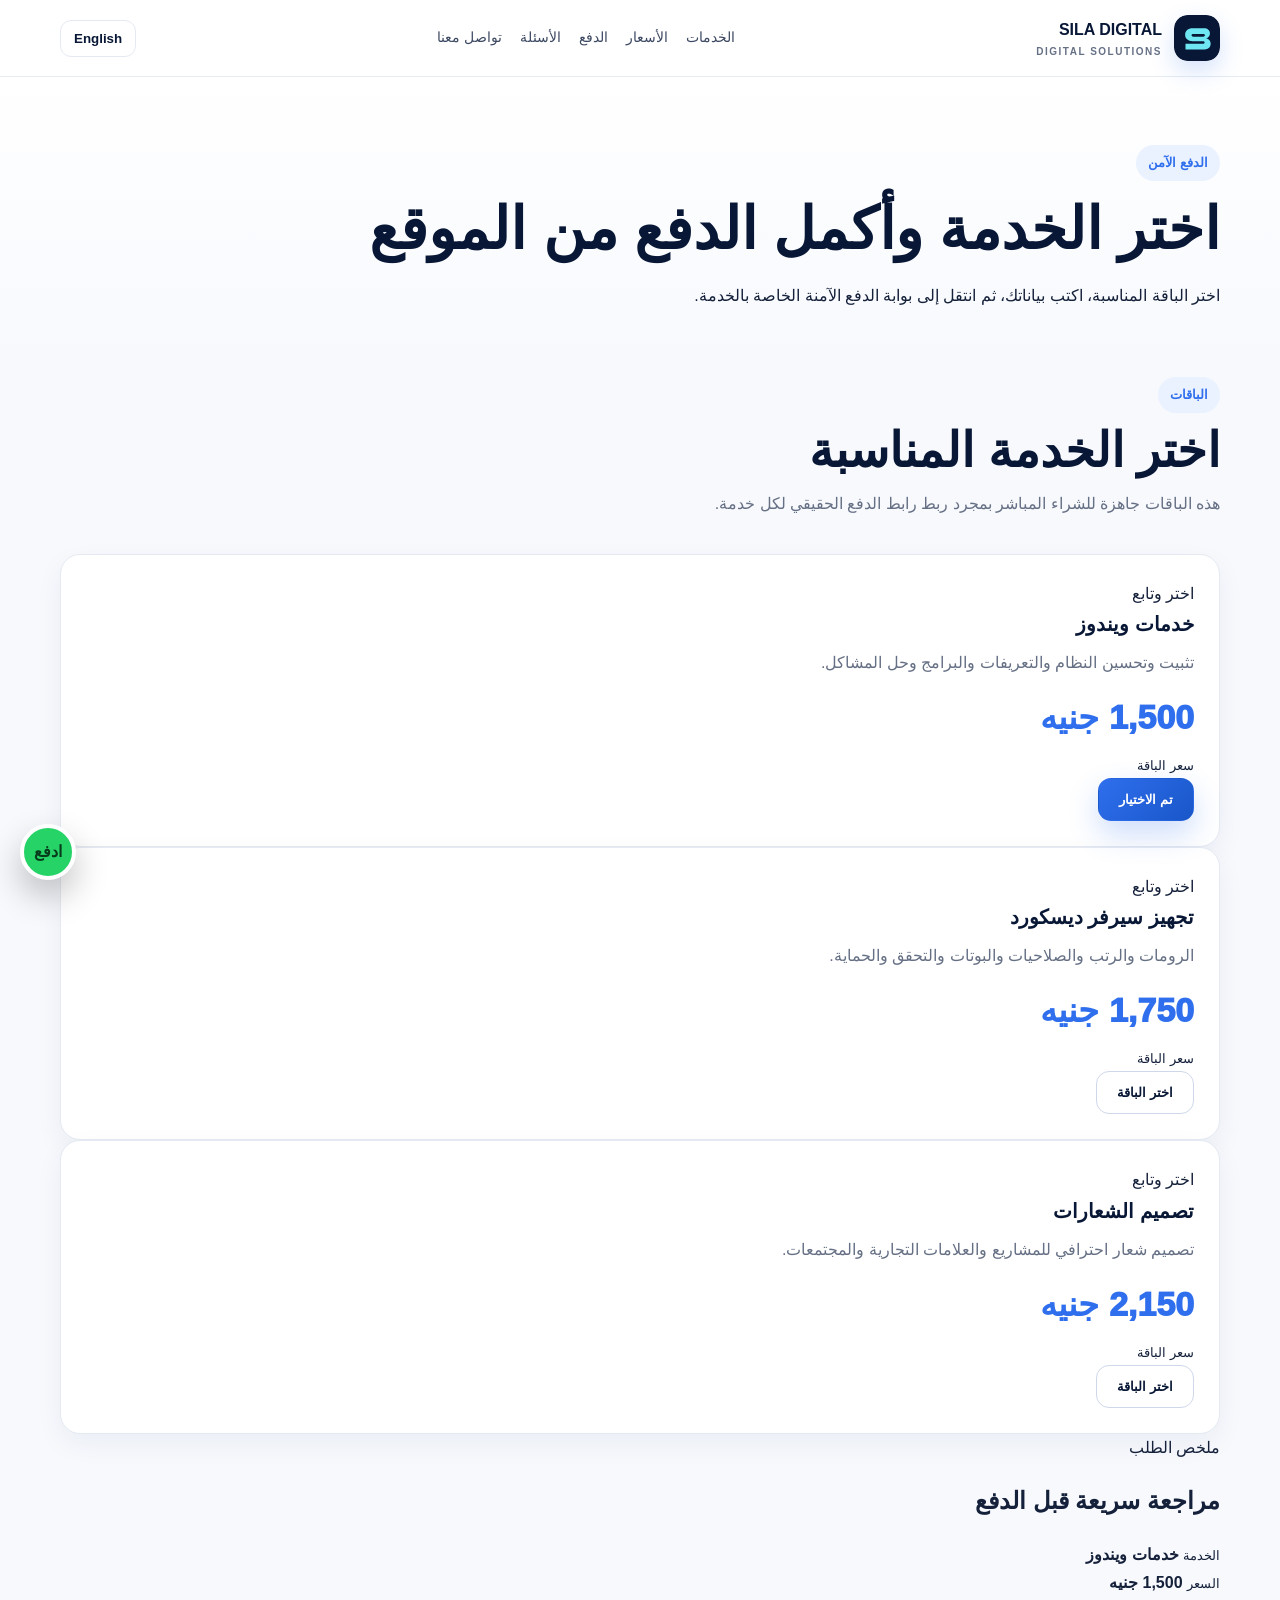
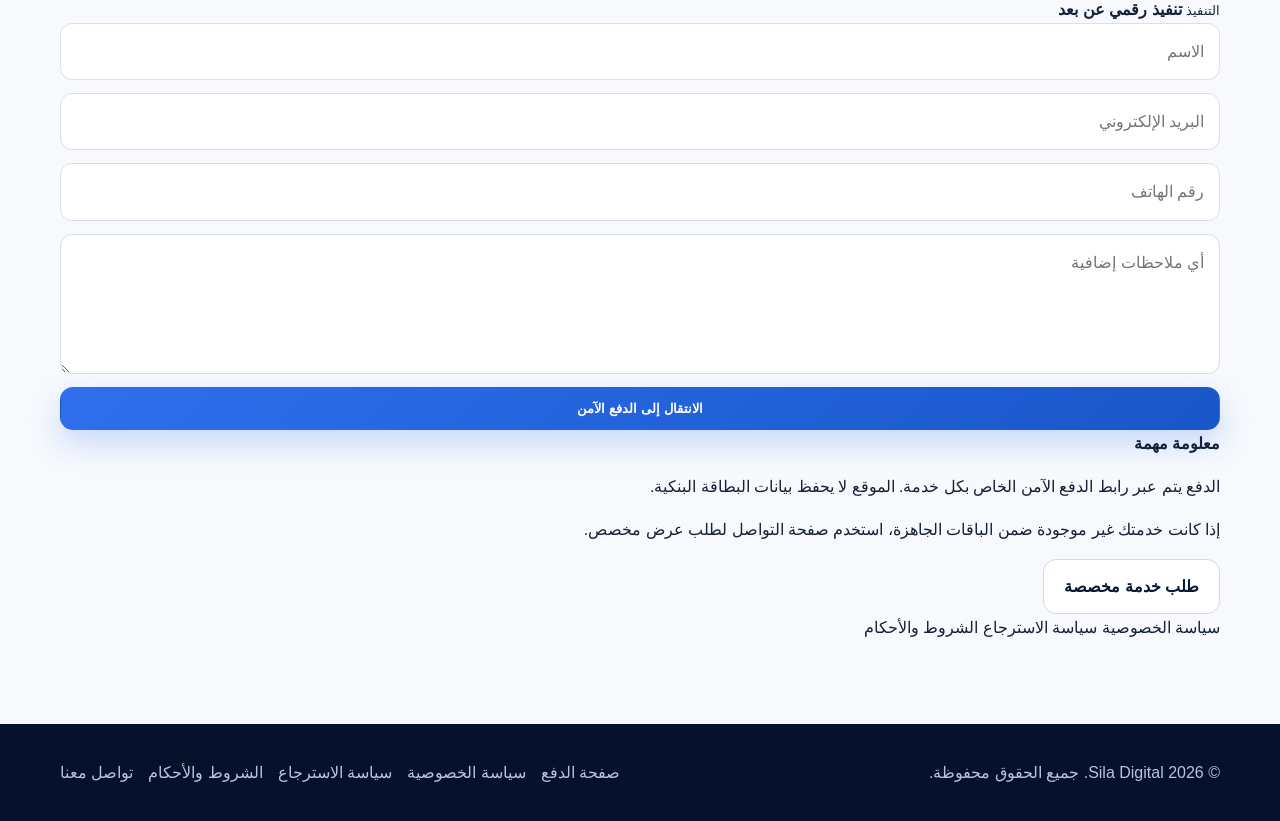
==== checkout.html @ 95414889 "Add files via upload" ====
<!doctype html>
<html lang="ar">
<head>
  <meta charset="utf-8">
  <meta name="viewport" content="width=device-width,initial-scale=1">
  <meta name="description" content="Secure checkout for Sila Digital services in Cairo, Egypt.">
  <title>Checkout | Sila Digital</title>
  <link rel="icon" href="assets/logo-mark.svg">
  <link rel="stylesheet" href="style.css">
</head>
<body dir="rtl" data-page="checkout">
<header>
  <div class="container nav">
    <a class="brand" href="index.html">
      <img class="brand-mark" src="assets/logo-mark.svg" alt="Sila Digital logo">
      <span>SILA DIGITAL<small>DIGITAL SOLUTIONS</small></span>
    </a>
    <nav class="nav-links">
      <a href="index.html#services" data-i18n="nav_services">الخدمات</a>
      <a href="index.html#pricing" data-i18n="nav_pricing">الأسعار</a>
      <a href="checkout.html" data-i18n="nav_checkout">الدفع</a>
      <a href="index.html#faq" data-i18n="nav_faq">الأسئلة</a>
      <a href="contact.html" data-i18n="nav_contact">تواصل معنا</a>
    </nav>
    <div class="nav-actions">
      <button id="langToggle" class="lang-btn" data-i18n="lang_button">English</button>
      <button class="menu-btn" aria-label="Menu">☰</button>
    </div>
  </div>
</header>

<main>
  <section class="page-hero">
    <div class="container">
      <span class="eyebrow" data-i18n="checkout_badge">الدفع الآمن</span>
      <h1 data-i18n="checkout_title">اختر الخدمة وأكمل الدفع من الموقع</h1>
      <p data-i18n="checkout_text">اختر الباقة المناسبة، اكتب بياناتك، ثم انتقل إلى بوابة الدفع الآمنة الخاصة بالخدمة.</p>
    </div>
  </section>

  <section style="padding-top:20px">
    <div class="container checkout-layout">
      <div>
        <div class="section-head checkout-section-head">
          <span class="eyebrow" data-i18n="checkout_packages_badge">الباقات</span>
          <h2 data-i18n="checkout_packages_title">اختر الخدمة المناسبة</h2>
          <p data-i18n="checkout_packages_text">الباقات ذات الأسعار الواضحة يمكن شراؤها مباشرة من صفحة الدفع هذه.</p>
        </div>
        <div id="checkoutOptions" class="product-grid"></div>
      </div>

      <aside class="summary-card">
        <div class="summary-top">
          <span class="chip" data-i18n="summary_badge">ملخص الطلب</span>
          <h2 data-i18n="summary_title">مراجعة سريعة قبل الدفع</h2>
        </div>

        <div class="summary-line">
          <small data-i18n="summary_service">الخدمة</small>
          <strong id="summaryName">Windows Services</strong>
        </div>
        <div class="summary-line">
          <small data-i18n="summary_price">السعر</small>
          <strong id="summaryPrice">EGP 1,500</strong>
        </div>
        <div class="summary-line">
          <small data-i18n="summary_delivery">التنفيذ</small>
          <strong data-i18n="summary_delivery_value">تنفيذ رقمي عن بعد</strong>
        </div>

        <form id="checkoutForm" class="checkout-form">
          <input id="checkoutName" required data-placeholder="name_label" placeholder="الاسم">
          <input id="checkoutEmail" type="email" required data-placeholder="email_label" placeholder="البريد الإلكتروني">
          <input id="checkoutPhone" required data-placeholder="phone_label" placeholder="رقم الهاتف">
          <textarea id="checkoutNotes" data-placeholder="notes_label" placeholder="أي ملاحظات إضافية عن الطلب"></textarea>
          <button id="checkoutSubmit" class="btn btn-primary" type="submit" data-i18n="checkout_submit">الانتقال إلى الدفع الآمن</button>
        </form>

        <p id="checkoutStatus" class="inline-note" aria-live="polite" hidden></p>

        <div class="payment-note">
          <strong data-i18n="payment_note_title">معلومة مهمة</strong>
          <p data-i18n="payment_note_text">الدفع يتم عبر رابط الدفع الآمن الخاص بكل خدمة. الموقع لا يحفظ بيانات البطاقة البنكية.</p>
        </div>

        <div class="support-note">
          <p data-i18n="custom_help_text">إذا كانت خدمتك غير موجودة ضمن الباقات الجاهزة، استخدم صفحة التواصل لطلب عرض مخصص.</p>
          <a class="btn btn-secondary" href="contact.html" data-i18n="custom_help_btn">طلب خدمة مخصصة</a>
        </div>

        <div class="legal-links">
          <a href="privacy.html" data-i18n="privacy">سياسة الخصوصية</a>
          <a href="refund.html" data-i18n="refund">سياسة الاسترجاع</a>
          <a href="terms.html" data-i18n="terms">الشروط والأحكام</a>
        </div>
      </aside>
    </div>
  </section>
</main>

<footer>
  <div class="container footer">
    <div>© <span data-year></span> Sila Digital. <span data-i18n="rights">جميع الحقوق محفوظة.</span></div>
    <div class="footer-links">
      <a href="checkout.html" data-i18n="checkout_page">صفحة الدفع</a>
      <a href="privacy.html" data-i18n="privacy">سياسة الخصوصية</a>
      <a href="refund.html" data-i18n="refund">سياسة الاسترجاع</a>
      <a href="terms.html" data-i18n="terms">الشروط والأحكام</a>
      <a href="contact.html" data-i18n="contact_us">تواصل معنا</a>
    </div>
  </div>
</footer>

<a class="floating-wa" href="checkout.html" aria-label="Checkout" data-i18n="floating_checkout">Pay</a>
<script src="script.js"></script>
</body>
</html>
---- style.css ----
:root{
  --bg:#f7f9fd;
  --surface:#ffffff;
  --navy:#081735;
  --navy2:#142858;
  --blue:#2f6fed;
  --cyan:#39c6d8;
  --text:#15213a;
  --muted:#667085;
  --line:#e5eaf2;
  --shadow:0 20px 60px rgba(18,42,90,.12);
}
*{box-sizing:border-box}
html{scroll-behavior:smooth}
body{margin:0;font-family:Inter,"Segoe UI",Tahoma,Arial,sans-serif;background:var(--bg);color:var(--text);line-height:1.7;overflow-x:hidden}
body[dir="rtl"]{font-family:Tahoma,"Segoe UI",Arial,sans-serif}
a{text-decoration:none;color:inherit}
img{max-width:100%}
.container{width:min(1160px,92%);margin:auto}
header{
  position:sticky;top:0;z-index:100;
  background:rgba(255,255,255,.94);backdrop-filter:blur(16px);
  border-bottom:1px solid rgba(229,234,242,.9)
}
.nav{min-height:76px;display:flex;align-items:center;justify-content:space-between;gap:22px}
.brand{display:flex;align-items:center;gap:12px;font-weight:900;color:var(--navy)}
.brand-mark{width:46px;height:46px;border-radius:14px;display:block;box-shadow:0 10px 24px rgba(47,111,237,.2)}
.brand small{display:block;color:var(--muted);font-size:10px;letter-spacing:1.5px;font-weight:700}
.nav-links{display:flex;align-items:center;gap:18px;font-size:14px;color:#3d4962}
.nav-links a:hover{color:var(--blue)}
.nav-actions{display:flex;align-items:center;gap:9px}
.lang-btn,.menu-btn{
  border:1px solid var(--line);background:#fff;color:var(--navy);
  border-radius:11px;padding:10px 13px;font-weight:800;cursor:pointer
}
.menu-btn{display:none}
.btn{
  display:inline-flex;align-items:center;justify-content:center;gap:9px;
  padding:13px 20px;border-radius:13px;font-weight:850;border:1px solid transparent;
  transition:.2s ease;cursor:pointer
}
.btn:hover{transform:translateY(-2px)}
.btn-primary{background:linear-gradient(135deg,var(--blue),#1956c9);color:#fff;box-shadow:0 13px 30px rgba(47,111,237,.24)}
.btn-secondary{background:#fff;border-color:#cfd8ea;color:var(--navy)}
.hero{
  padding:88px 0 76px;
  background:
    radial-gradient(circle at 85% 12%,rgba(57,198,216,.22),transparent 28%),
    radial-gradient(circle at 8% 10%,rgba(47,111,237,.14),transparent 30%),
    linear-gradient(180deg,#fff,var(--bg))
}
.hero-grid{display:grid;grid-template-columns:1.08fr .92fr;gap:54px;align-items:center}
.eyebrow{display:inline-flex;padding:7px 12px;border-radius:999px;background:#eaf1ff;color:var(--blue);font-weight:850;font-size:13px}
h1{font-size:clamp(44px,6vw,76px);line-height:1.05;margin:18px 0 22px;color:var(--navy);letter-spacing:-1.7px}
body[dir="rtl"] h1{letter-spacing:0}
h1 span{background:linear-gradient(135deg,var(--blue),var(--cyan));-webkit-background-clip:text;color:transparent}
.lead{font-size:19px;color:#526079;max-width:720px}
.actions{display:flex;gap:13px;flex-wrap:wrap;margin-top:30px}
.trust{display:flex;gap:18px;flex-wrap:wrap;margin-top:26px;color:#63708a;font-size:13px}
.trust span:before{content:"✓";color:#16a36a;font-weight:900;margin-inline-end:7px}
.hero-visual{height:510px;position:relative;border-radius:38px;background:linear-gradient(145deg,#07132e,#112a5d);box-shadow:0 34px 90px rgba(8,23,53,.25);overflow:hidden;isolation:isolate}
.hero-visual:before,.hero-visual:after{content:"";position:absolute;border:1px solid rgba(255,255,255,.1);border-radius:50%;inset:15%}
.hero-visual:after{inset:29%}
.visual-glow{position:absolute;width:300px;height:300px;border-radius:50%;background:#2f6fed;filter:blur(90px);opacity:.42;left:20%;top:18%;z-index:-1}
.hero-logo{position:absolute;inset:50% auto auto 50%;transform:translate(-50%,-50%);display:grid;place-items:center;color:#fff;letter-spacing:5px}
.hero-logo img{width:110px;filter:drop-shadow(0 20px 28px rgba(0,0,0,.25));margin-bottom:12px}.hero-logo b{font-size:25px}.hero-logo small{font-size:9px;color:#8fe9f1;letter-spacing:6px}
.orbit-item{position:absolute;background:rgba(255,255,255,.96);padding:9px 13px 9px 9px;border-radius:17px;display:flex;align-items:center;gap:9px;box-shadow:0 14px 32px rgba(0,0,0,.2);font-size:12px;font-weight:900;color:var(--navy);animation:float 5s ease-in-out infinite}.orbit-item img{width:42px;height:42px}.oi-1{top:12%;left:9%}.oi-2{top:15%;right:7%;animation-delay:-1.2s}.oi-3{bottom:13%;left:8%;animation-delay:-2.4s}.oi-4{bottom:12%;right:7%;animation-delay:-3.4s}@keyframes float{50%{transform:translateY(-8px)}}
section{padding:82px 0}
.section-head{max-width:750px;margin-bottom:36px}
.section-head h2{font-size:clamp(31px,4vw,48px);line-height:1.17;margin:10px 0 11px;color:var(--navy)}
.section-head p{margin:0;color:var(--muted)}
.grid-3{display:grid;grid-template-columns:repeat(3,1fr);gap:21px}
.card{
  background:var(--surface);border:1px solid var(--line);border-radius:20px;
  padding:25px;box-shadow:0 10px 28px rgba(18,42,90,.055);transition:.2s
}
.card:hover{transform:translateY(-4px);box-shadow:var(--shadow);border-color:#cedaf1}
.service-card{position:relative;min-height:290px;padding:28px;overflow:hidden}.service-card:before{content:"";position:absolute;height:3px;left:0;right:100%;top:0;background:linear-gradient(90deg,var(--blue),var(--cyan));transition:.35s}.service-card:hover:before{right:0}.service-icon{width:58px;height:58px;margin-bottom:20px}.service-no{position:absolute;top:24px;inset-inline-end:24px;color:#cbd5e5;font-weight:900;font-size:13px;letter-spacing:1px}.service-card a{display:inline-block;margin-top:18px;color:var(--blue);font-weight:850;font-size:14px}
.card h3{font-size:20px;margin:0 0 8px;color:var(--navy)}
.card p{margin:0;color:var(--muted)}
.alt{background:#eef3fb;border-top:1px solid #e2e8f2;border-bottom:1px solid #e2e8f2}
.pricing-card{position:relative;overflow:hidden}
.price{font-size:34px;font-weight:950;color:var(--blue);margin:13px 0 4px}
.price small{font-size:14px;color:var(--muted);font-weight:700}
.process{display:grid;grid-template-columns:repeat(4,1fr);gap:18px;counter-reset:step}
.step{background:#fff;border:1px solid var(--line);border-radius:18px;padding:23px}
.step:before{counter-increment:step;content:counter(step);width:38px;height:38px;display:grid;place-items:center;border-radius:11px;background:var(--navy);color:#fff;font-weight:900;margin-bottom:14px}
.step h3{margin:0 0 8px;color:var(--navy)}
.step p{margin:0;color:var(--muted)}
.about-grid{display:grid;grid-template-columns:1fr 1fr;gap:44px;align-items:center}
.about-panel{background:var(--navy);color:#fff;border-radius:24px;padding:30px}
.about-panel h3{font-size:26px;margin:0 0 15px}
.about-line{padding:13px 0;border-bottom:1px solid rgba(255,255,255,.12)}
.about-line:last-child{border-bottom:0}
.about-line small{display:block;color:#aebcdc}
.faq{display:grid;gap:13px}
details{background:#fff;border:1px solid var(--line);border-radius:16px;padding:17px 19px}
summary{cursor:pointer;font-weight:850;color:var(--navy)}
details p{color:var(--muted);margin:12px 0 0}
.contact-grid{display:grid;grid-template-columns:.86fr 1.14fr;gap:23px}
.contact-box{background:#fff;border:1px solid var(--line);border-radius:21px;padding:27px}
.contact-row{padding:13px 0;border-bottom:1px solid var(--line)}
.contact-row:last-child{border:0}
.contact-row small{display:block;color:var(--muted)}
form{display:grid;gap:13px}
input,textarea{width:100%;border:1px solid #d9e0ec;background:#fff;border-radius:12px;padding:14px 15px;font:inherit;color:var(--text);outline:none}
input:focus,textarea:focus{border-color:var(--blue);box-shadow:0 0 0 3px rgba(47,111,237,.09)}
textarea{min-height:140px;resize:vertical}
.cta{display:flex;justify-content:space-between;gap:24px;align-items:center;background:linear-gradient(135deg,var(--navy),var(--navy2));border-radius:24px;padding:34px;color:#fff}
.cta h2{margin:0 0 6px;color:#fff}
.cta p{margin:0;color:#c8d4ed}
footer{background:#07112b;color:#b8c4df;padding:35px 0}
.footer{display:flex;justify-content:space-between;align-items:center;gap:20px;flex-wrap:wrap}
.footer-links{display:flex;gap:15px;flex-wrap:wrap}
.footer-links a:hover{color:#fff}
.page-hero{padding:68px 0 32px;background:linear-gradient(180deg,#fff,var(--bg))}
.page-hero h1{font-size:clamp(38px,5vw,58px)}
.legal{max-width:920px;background:#fff;border:1px solid var(--line);border-radius:22px;padding:34px;margin-bottom:70px}
.legal h2{color:var(--navy);margin-top:30px}
.legal p,.legal li{color:#4f5e78}
.notice{background:#edf3ff;border:1px solid #d6e2fb;border-radius:14px;padding:15px}
.floating-wa{position:fixed;right:20px;bottom:20px;z-index:120;width:56px;height:56px;border-radius:50%;display:grid;place-items:center;background:#25d366;color:#073b1c;font-weight:950;box-shadow:0 16px 34px rgba(0,0,0,.24);border:4px solid #fff}
body[dir="rtl"] .floating-wa{right:auto;left:20px}
[hidden]{display:none!important}
@media(max-width:930px){
 .nav-links{display:none;position:absolute;top:76px;left:4%;right:4%;background:#fff;border:1px solid var(--line);padding:18px;border-radius:16px;flex-direction:column;align-items:flex-start;box-shadow:var(--shadow)}
 .nav-links.open{display:flex}.menu-btn{display:block}
 .hero-grid,.about-grid,.contact-grid{grid-template-columns:1fr}.hero-visual{height:450px;max-width:620px;width:100%;margin:auto}
 .grid-3{grid-template-columns:1fr 1fr}.process{grid-template-columns:1fr 1fr}
}
@media(max-width:620px){
 .grid-3,.process,.quick-grid{grid-template-columns:1fr}
 .hero{padding-top:52px}.cta{flex-direction:column;align-items:flex-start}
 .brand small{display:none}.lang-btn{padding:9px 10px}.hero-visual{height:390px}.orbit-item span{display:none}.orbit-item{padding:7px}.orbit-item img{width:38px;height:38px}h1{font-size:42px}
}
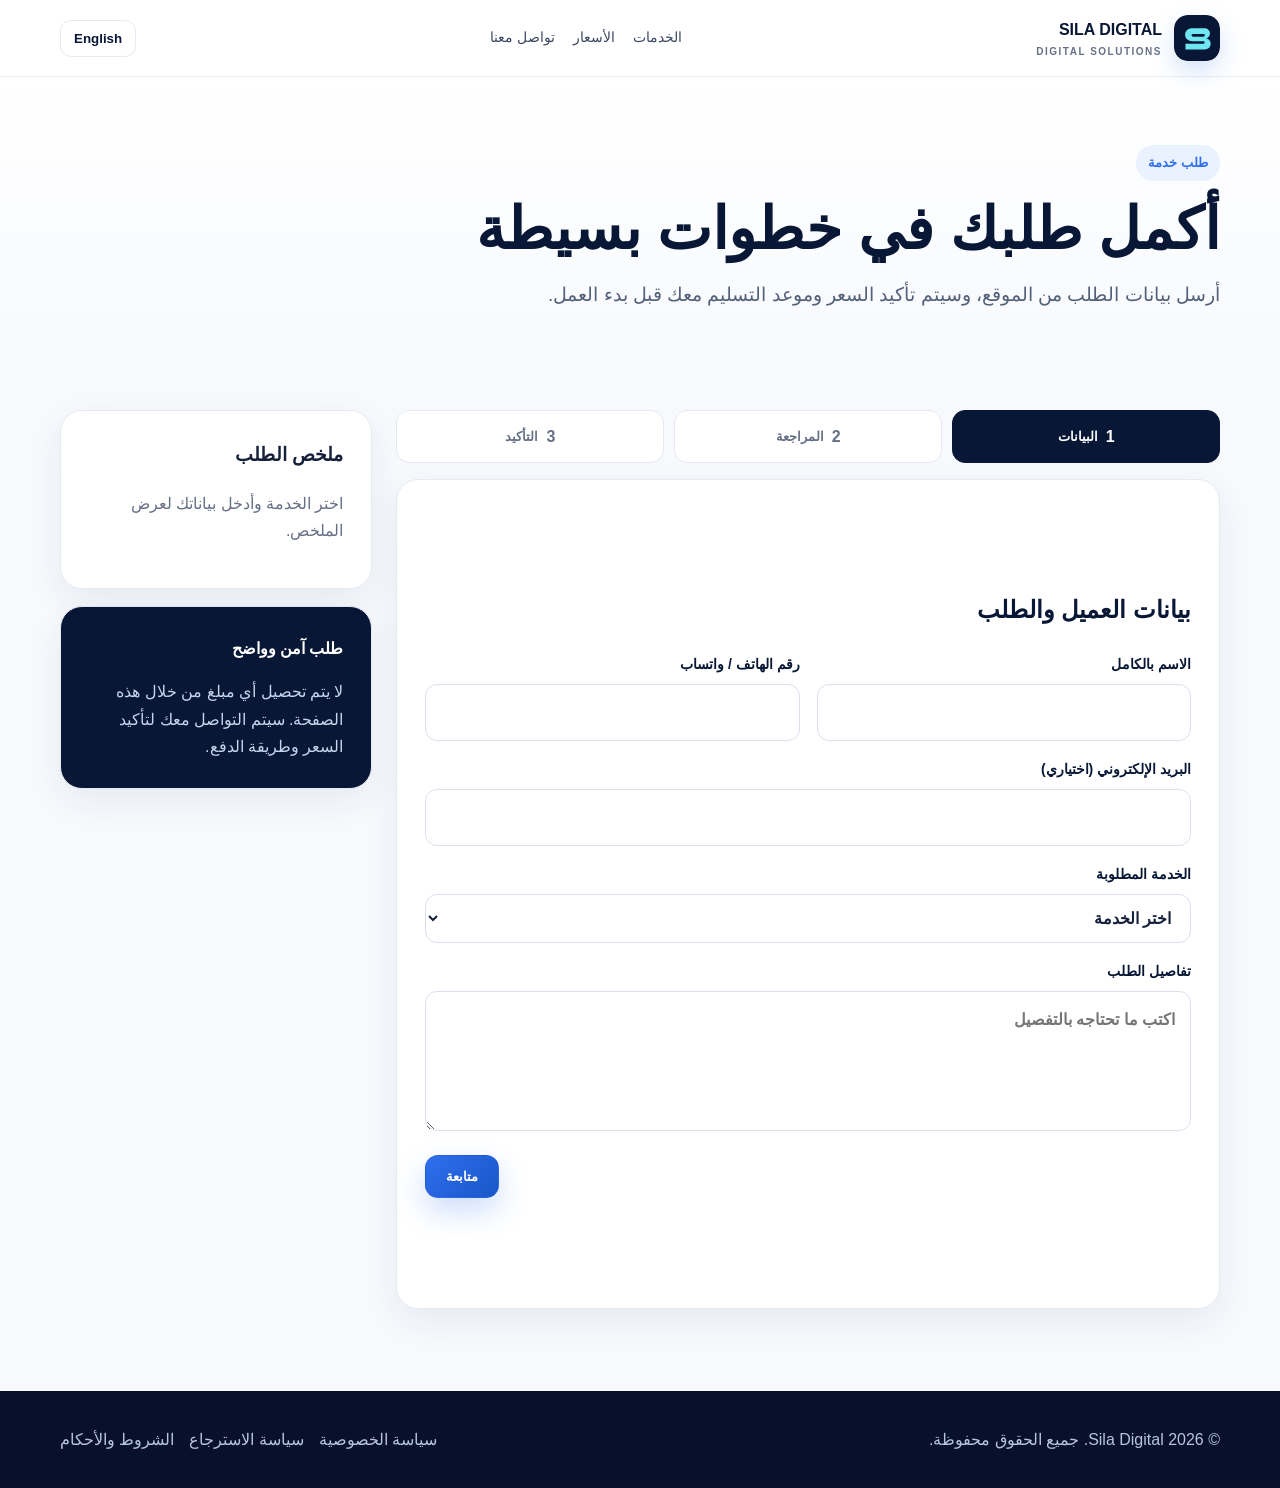
==== commit fce882ed: "Add files via upload" ====
--- a/checkout.html
+++ b/checkout.html
@@ -1,117 +1,72 @@
 <!doctype html>
-<html lang="ar">
-<head>
-  <meta charset="utf-8">
-  <meta name="viewport" content="width=device-width,initial-scale=1">
-  <meta name="description" content="Secure checkout for Sila Digital services in Cairo, Egypt.">
-  <title>Checkout | Sila Digital</title>
-  <link rel="icon" href="assets/logo-mark.svg">
-  <link rel="stylesheet" href="style.css">
-</head>
-<body dir="rtl" data-page="checkout">
+<html lang="ar"><head>
+<meta charset="utf-8"><meta name="viewport" content="width=device-width,initial-scale=1">
+<meta name="description" content="Complete your Sila Digital service order online.">
+<title>إتمام الطلب | Sila Digital</title>
+<link rel="icon" href="assets/logo-mark.svg"><link rel="stylesheet" href="style.css">
+</head><body dir="rtl" data-lang="ar">
 <header>
   <div class="container nav">
-    <a class="brand" href="index.html">
-      <img class="brand-mark" src="assets/logo-mark.svg" alt="Sila Digital logo">
-      <span>SILA DIGITAL<small>DIGITAL SOLUTIONS</small></span>
-    </a>
-    <nav class="nav-links">
-      <a href="index.html#services" data-i18n="nav_services">الخدمات</a>
-      <a href="index.html#pricing" data-i18n="nav_pricing">الأسعار</a>
-      <a href="checkout.html" data-i18n="nav_checkout">الدفع</a>
-      <a href="index.html#faq" data-i18n="nav_faq">الأسئلة</a>
-      <a href="contact.html" data-i18n="nav_contact">تواصل معنا</a>
-    </nav>
-    <div class="nav-actions">
-      <button id="langToggle" class="lang-btn" data-i18n="lang_button">English</button>
-      <button class="menu-btn" aria-label="Menu">☰</button>
-    </div>
+    <a class="brand" href="index.html"><img class="brand-mark" src="assets/logo-mark.svg" alt="Sila Digital logo"><span>SILA DIGITAL<small>DIGITAL SOLUTIONS</small></span></a>
+    <nav class="nav-links"><a href="index.html#services">الخدمات</a><a href="index.html#pricing">الأسعار</a><a href="index.html#contact">تواصل معنا</a></nav>
+    <div class="nav-actions"><button id="checkoutLang" class="lang-btn">English</button><button class="menu-btn" aria-label="Menu">☰</button></div>
   </div>
 </header>
-
 <main>
-  <section class="page-hero">
-    <div class="container">
-      <span class="eyebrow" data-i18n="checkout_badge">الدفع الآمن</span>
-      <h1 data-i18n="checkout_title">اختر الخدمة وأكمل الدفع من الموقع</h1>
-      <p data-i18n="checkout_text">اختر الباقة المناسبة، اكتب بياناتك، ثم انتقل إلى بوابة الدفع الآمنة الخاصة بالخدمة.</p>
-    </div>
-  </section>
-
-  <section style="padding-top:20px">
-    <div class="container checkout-layout">
-      <div>
-        <div class="section-head checkout-section-head">
-          <span class="eyebrow" data-i18n="checkout_packages_badge">الباقات</span>
-          <h2 data-i18n="checkout_packages_title">اختر الخدمة المناسبة</h2>
-          <p data-i18n="checkout_packages_text">الباقات ذات الأسعار الواضحة يمكن شراؤها مباشرة من صفحة الدفع هذه.</p>
-        </div>
-        <div id="checkoutOptions" class="product-grid"></div>
-      </div>
-
-      <aside class="summary-card">
-        <div class="summary-top">
-          <span class="chip" data-i18n="summary_badge">ملخص الطلب</span>
-          <h2 data-i18n="summary_title">مراجعة سريعة قبل الدفع</h2>
-        </div>
-
-        <div class="summary-line">
-          <small data-i18n="summary_service">الخدمة</small>
-          <strong id="summaryName">Windows Services</strong>
-        </div>
-        <div class="summary-line">
-          <small data-i18n="summary_price">السعر</small>
-          <strong id="summaryPrice">EGP 1,500</strong>
-        </div>
-        <div class="summary-line">
-          <small data-i18n="summary_delivery">التنفيذ</small>
-          <strong data-i18n="summary_delivery_value">تنفيذ رقمي عن بعد</strong>
-        </div>
-
-        <form id="checkoutForm" class="checkout-form">
-          <input id="checkoutName" required data-placeholder="name_label" placeholder="الاسم">
-          <input id="checkoutEmail" type="email" required data-placeholder="email_label" placeholder="البريد الإلكتروني">
-          <input id="checkoutPhone" required data-placeholder="phone_label" placeholder="رقم الهاتف">
-          <textarea id="checkoutNotes" data-placeholder="notes_label" placeholder="أي ملاحظات إضافية عن الطلب"></textarea>
-          <button id="checkoutSubmit" class="btn btn-primary" type="submit" data-i18n="checkout_submit">الانتقال إلى الدفع الآمن</button>
-        </form>
-
-        <p id="checkoutStatus" class="inline-note" aria-live="polite" hidden></p>
-
-        <div class="payment-note">
-          <strong data-i18n="payment_note_title">معلومة مهمة</strong>
-          <p data-i18n="payment_note_text">الدفع يتم عبر رابط الدفع الآمن الخاص بكل خدمة. الموقع لا يحفظ بيانات البطاقة البنكية.</p>
-        </div>
-
-        <div class="support-note">
-          <p data-i18n="custom_help_text">إذا كانت خدمتك غير موجودة ضمن الباقات الجاهزة، استخدم صفحة التواصل لطلب عرض مخصص.</p>
-          <a class="btn btn-secondary" href="contact.html" data-i18n="custom_help_btn">طلب خدمة مخصصة</a>
-        </div>
-
-        <div class="legal-links">
-          <a href="privacy.html" data-i18n="privacy">سياسة الخصوصية</a>
-          <a href="refund.html" data-i18n="refund">سياسة الاسترجاع</a>
-          <a href="terms.html" data-i18n="terms">الشروط والأحكام</a>
-        </div>
-      </aside>
-    </div>
-  </section>
+<section class="page-hero checkout-hero"><div class="container">
+<span class="eyebrow" data-checkout-i18n="badge">طلب خدمة</span>
+<h1 data-checkout-i18n="title">أكمل طلبك في خطوات بسيطة</h1>
+<p class="lead" data-checkout-i18n="intro">أرسل بيانات الطلب من الموقع، وسيتم تأكيد السعر وموعد التسليم معك قبل بدء العمل.</p>
+</div></section>
+<section class="checkout-section"><div class="container checkout-layout">
+<div class="checkout-main">
+<div class="checkout-steps" aria-label="خطوات الطلب">
+  <span class="active" data-step-dot="1">1 <b data-checkout-i18n="step_details">البيانات</b></span>
+  <span data-step-dot="2">2 <b data-checkout-i18n="step_review">المراجعة</b></span>
+  <span data-step-dot="3">3 <b data-checkout-i18n="step_confirm">التأكيد</b></span>
+</div>
+<form id="checkoutForm" class="checkout-card">
+<section class="checkout-pane active" data-step="1">
+  <h2 data-checkout-i18n="details_title">بيانات العميل والطلب</h2>
+  <div class="form-grid">
+    <label><span data-checkout-i18n="name">الاسم بالكامل</span><input id="customerName" required autocomplete="name"></label>
+    <label><span data-checkout-i18n="phone">رقم الهاتف / واتساب</span><input id="customerPhone" required inputmode="tel" autocomplete="tel"></label>
+    <label class="full"><span data-checkout-i18n="email">البريد الإلكتروني (اختياري)</span><input id="customerEmail" type="email" autocomplete="email"></label>
+    <label class="full"><span data-checkout-i18n="service">الخدمة المطلوبة</span>
+      <select id="orderService" required>
+        <option value="" data-checkout-i18n="choose_service">اختر الخدمة</option>
+        <option value="windows">خدمات ويندوز</option><option value="discord">تجهيز سيرفر ديسكورد</option><option value="logo">تصميم الشعارات</option><option value="graphic">التصميم الجرافيكي</option><option value="support">الدعم الفني</option><option value="brand">الهوية البصرية</option>
+      </select>
+    </label>
+    <label class="full"><span data-checkout-i18n="details">تفاصيل الطلب</span><textarea id="orderDetails" required placeholder="اكتب ما تحتاجه بالتفصيل"></textarea></label>
+  </div>
+  <div class="checkout-actions"><button type="button" class="btn btn-primary" data-next="2" data-checkout-i18n="continue">متابعة</button></div>
+</section>
+<section class="checkout-pane" data-step="2">
+  <h2 data-checkout-i18n="payment_title">طريقة الدفع والمراجعة</h2>
+  <div class="payment-option selected">
+    <input type="radio" id="payLater" name="payment" value="pay-later" checked>
+    <label for="payLater"><strong data-checkout-i18n="pay_later">الدفع عند استلام الخدمة</strong><small data-checkout-i18n="pay_later_desc">لن يتم خصم أي مبلغ الآن. يتم تأكيد السعر أولًا ثم الدفع بعد الاتفاق وقبل أو عند تسليم الخدمة حسب نوع الطلب.</small></label>
+  </div>
+  <div class="notice checkout-notice" data-checkout-i18n="digital_note">هذه خدمة رقمية وليست شحنة. طريقة «الدفع عند الاستلام» هنا تعني الدفع بعد تأكيد التفاصيل والسعر، وليس توصيل منتج للمنزل.</div>
+  <div id="reviewBox" class="order-review"></div>
+  <label class="terms-check"><input id="agreeTerms" type="checkbox" required><span data-checkout-i18n="agree">أوافق على الشروط وسياسة الاسترجاع، وأفهم أن إرسال الطلب لا يعني بدء التنفيذ قبل تأكيد السعر.</span></label>
+  <div class="checkout-actions"><button type="button" class="btn btn-secondary" data-back="1" data-checkout-i18n="back">رجوع</button><button type="button" class="btn btn-primary" data-next="3" data-checkout-i18n="confirm_review">تأكيد الطلب</button></div>
+</section>
+<section class="checkout-pane" data-step="3">
+  <div class="success-icon">✓</div><h2 data-checkout-i18n="ready_title">طلبك جاهز للإرسال</h2>
+  <p data-checkout-i18n="ready_text">اضغط الزر لإرسال الطلب عبر واتساب. سيظهر لك رقم طلب مرجعي للاحتفاظ به.</p>
+  <div id="finalSummary" class="order-review"></div>
+  <div class="checkout-actions"><button type="button" class="btn btn-secondary" data-back="2" data-checkout-i18n="back">رجوع</button><button id="sendOrder" type="submit" class="btn btn-primary" data-checkout-i18n="send_order">إرسال الطلب عبر واتساب</button></div>
+</section>
+</form>
+</div>
+<aside class="checkout-side">
+  <div class="checkout-card sticky-summary"><h3 data-checkout-i18n="summary_title">ملخص الطلب</h3><div id="sideSummary"><p class="muted" data-checkout-i18n="summary_empty">اختر الخدمة وأدخل بياناتك لعرض الملخص.</p></div></div>
+  <div class="checkout-card secure-box"><b data-checkout-i18n="safe_title">طلب آمن وواضح</b><p data-checkout-i18n="safe_text">لا يتم تحصيل أي مبلغ من خلال هذه الصفحة. سيتم التواصل معك لتأكيد السعر وطريقة الدفع.</p></div>
+</aside>
+</div></section>
 </main>
-
-<footer>
-  <div class="container footer">
-    <div>© <span data-year></span> Sila Digital. <span data-i18n="rights">جميع الحقوق محفوظة.</span></div>
-    <div class="footer-links">
-      <a href="checkout.html" data-i18n="checkout_page">صفحة الدفع</a>
-      <a href="privacy.html" data-i18n="privacy">سياسة الخصوصية</a>
-      <a href="refund.html" data-i18n="refund">سياسة الاسترجاع</a>
-      <a href="terms.html" data-i18n="terms">الشروط والأحكام</a>
-      <a href="contact.html" data-i18n="contact_us">تواصل معنا</a>
-    </div>
-  </div>
-</footer>
-
-<a class="floating-wa" href="checkout.html" aria-label="Checkout" data-i18n="floating_checkout">Pay</a>
-<script src="script.js"></script>
-</body>
-</html>
+<footer><div class="container footer"><div>© <span data-year></span> Sila Digital. جميع الحقوق محفوظة.</div><div class="footer-links"><a href="privacy.html">سياسة الخصوصية</a><a href="refund.html">سياسة الاسترجاع</a><a href="terms.html">الشروط والأحكام</a></div></div></footer>
+<script src="script.js"></script><script src="checkout.js"></script>
+</body></html>
--- a/style.css
+++ b/style.css
@@ -134,3 +134,8 @@
  .hero{padding-top:52px}.cta{flex-direction:column;align-items:flex-start}
  .brand small{display:none}.lang-btn{padding:9px 10px}.hero-visual{height:390px}.orbit-item span{display:none}.orbit-item{padding:7px}.orbit-item img{width:38px;height:38px}h1{font-size:42px}
 }
+
+/* Checkout */
+.checkout-hero{padding-bottom:48px}.checkout-hero h1{margin-bottom:14px}.checkout-section{padding-top:32px}.checkout-layout{display:grid;grid-template-columns:minmax(0,1.45fr) minmax(280px,.55fr);gap:24px;align-items:start}.checkout-main{min-width:0}.checkout-card{background:#fff;border:1px solid var(--line);border-radius:22px;padding:28px;box-shadow:0 12px 34px rgba(18,42,90,.07)}.checkout-steps{display:grid;grid-template-columns:repeat(3,1fr);gap:10px;margin-bottom:16px}.checkout-steps span{display:flex;align-items:center;justify-content:center;gap:8px;padding:12px;border:1px solid var(--line);border-radius:13px;background:#fff;color:var(--muted);font-weight:800}.checkout-steps span.active{background:var(--navy);border-color:var(--navy);color:#fff}.checkout-steps span.done{background:#eaf7f1;border-color:#bce6d3;color:#087a4c}.checkout-steps b{font-size:13px}.checkout-pane{display:none}.checkout-pane.active{display:block}.checkout-pane h2{margin:0 0 22px;color:var(--navy)}.form-grid{display:grid;grid-template-columns:1fr 1fr;gap:17px}.form-grid label{display:grid;gap:7px;font-weight:800;color:var(--navy)}.form-grid label span{font-size:14px}.form-grid .full{grid-column:1/-1}select{width:100%;border:1px solid #d9e0ec;background:#fff;border-radius:12px;padding:14px 15px;font:inherit;color:var(--text);outline:none}.checkout-actions{display:flex;justify-content:flex-end;gap:12px;flex-wrap:wrap;margin-top:24px}.payment-option{display:flex;gap:12px;border:2px solid var(--blue);background:#f3f7ff;border-radius:16px;padding:18px}.payment-option input{width:auto;margin-top:5px}.payment-option label{cursor:pointer}.payment-option strong,.payment-option small{display:block}.payment-option small{color:var(--muted);font-weight:500;margin-top:5px}.checkout-notice{margin-top:15px}.order-review{border:1px solid var(--line);border-radius:16px;margin-top:17px;overflow:hidden}.review-row{display:grid;grid-template-columns:135px 1fr;gap:16px;padding:13px 15px;border-bottom:1px solid var(--line)}.review-row:last-child{border-bottom:0}.review-row span{color:var(--muted)}.review-row b{overflow-wrap:anywhere}.terms-check{display:flex;align-items:flex-start;gap:10px;margin-top:17px;color:#46546d;font-size:14px}.terms-check input{width:auto;margin-top:6px}.success-icon{width:66px;height:66px;border-radius:50%;display:grid;place-items:center;background:#e8f8f0;color:#0a925b;font-size:34px;font-weight:900;margin-bottom:18px}.checkout-side{display:grid;gap:17px}.sticky-summary{position:sticky;top:98px}.sticky-summary h3{margin-top:0}.secure-box{background:var(--navy);color:#fff}.secure-box p{color:#c8d4ed;margin-bottom:0}.muted{color:var(--muted)}
+@media(max-width:900px){.checkout-layout{grid-template-columns:1fr}.sticky-summary{position:static}.checkout-side{grid-row:1}.form-grid{grid-template-columns:1fr}.form-grid .full{grid-column:auto}}
+@media(max-width:620px){.checkout-card{padding:20px}.checkout-steps b{display:none}.review-row{grid-template-columns:1fr;gap:2px}.checkout-actions .btn{width:100%}}
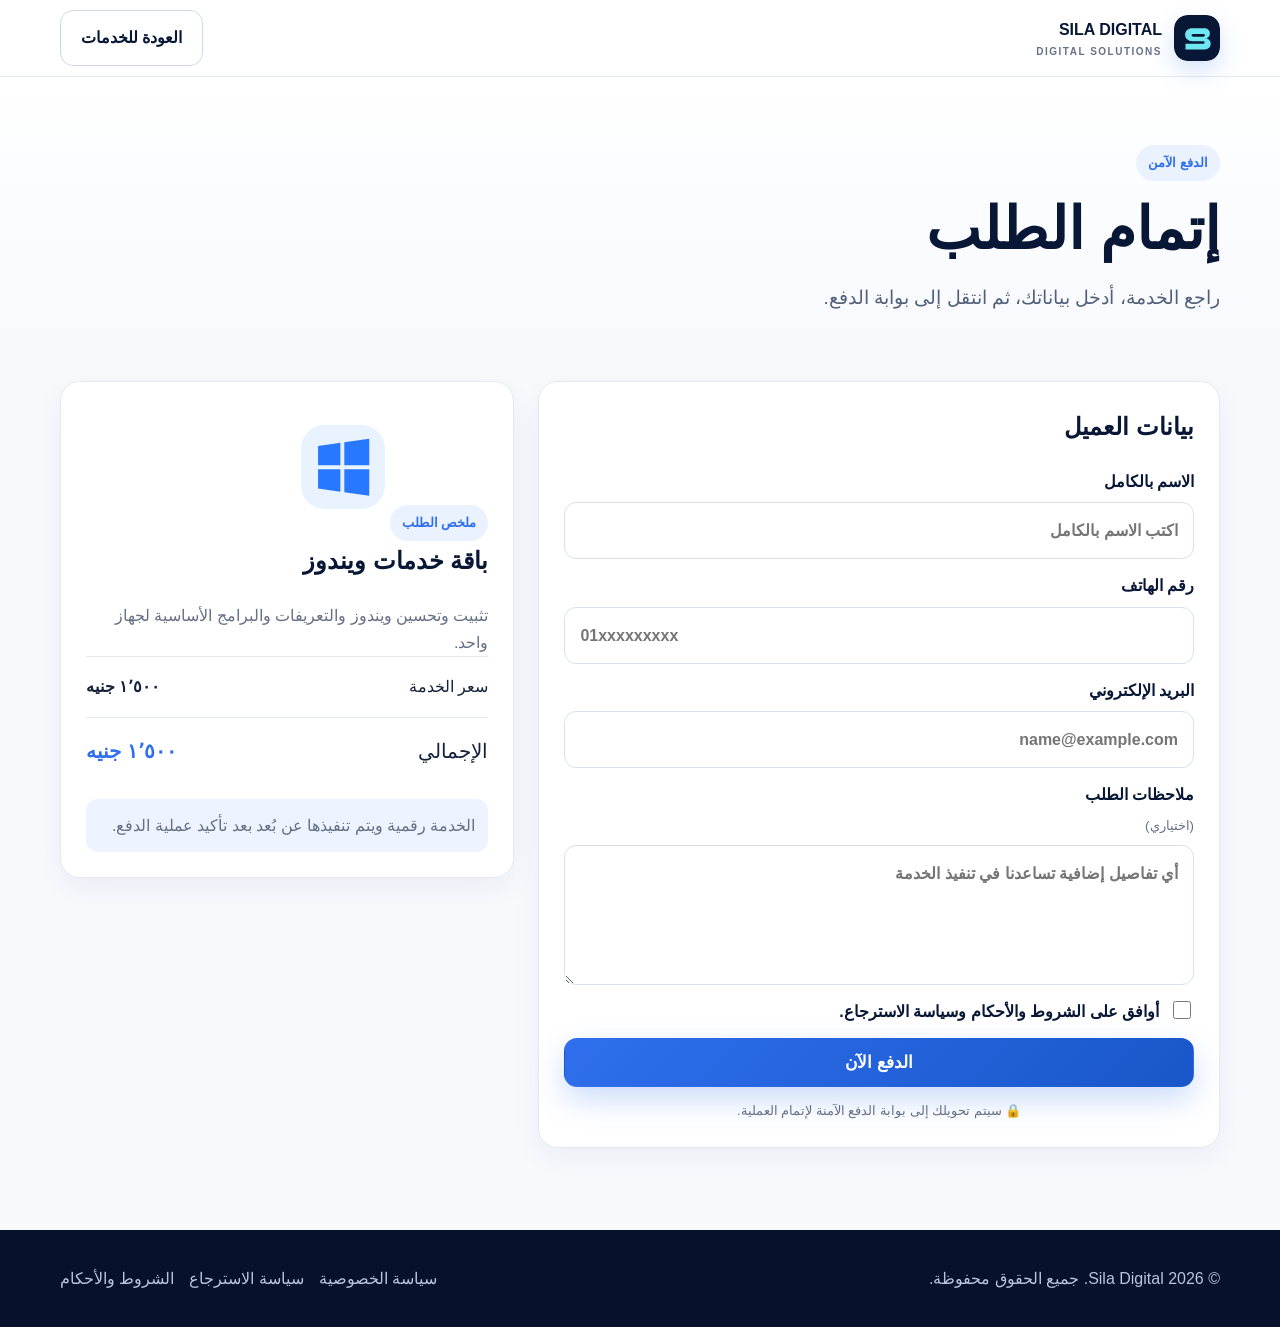
==== commit a44a03ad: "Add files via upload" ====
--- a/checkout.html
+++ b/checkout.html
@@ -1,72 +1,37 @@
 <!doctype html>
 <html lang="ar"><head>
 <meta charset="utf-8"><meta name="viewport" content="width=device-width,initial-scale=1">
-<meta name="description" content="Complete your Sila Digital service order online.">
-<title>إتمام الطلب | Sila Digital</title>
-<link rel="icon" href="assets/logo-mark.svg"><link rel="stylesheet" href="style.css">
-</head><body dir="rtl" data-lang="ar">
-<header>
-  <div class="container nav">
-    <a class="brand" href="index.html"><img class="brand-mark" src="assets/logo-mark.svg" alt="Sila Digital logo"><span>SILA DIGITAL<small>DIGITAL SOLUTIONS</small></span></a>
-    <nav class="nav-links"><a href="index.html#services">الخدمات</a><a href="index.html#pricing">الأسعار</a><a href="index.html#contact">تواصل معنا</a></nav>
-    <div class="nav-actions"><button id="checkoutLang" class="lang-btn">English</button><button class="menu-btn" aria-label="Menu">☰</button></div>
-  </div>
-</header>
+<meta name="description" content="إتمام شراء خدمات Sila Digital والدفع الإلكتروني الآمن.">
+<title>إتمام الطلب | Sila Digital</title><link rel="icon" href="assets/logo-mark.svg"><link rel="stylesheet" href="style.css">
+</head><body dir="rtl">
+<header><div class="container nav"><a class="brand" href="index.html"><img class="brand-mark" src="assets/logo-mark.svg" alt="Sila Digital"><span>SILA DIGITAL<small>DIGITAL SOLUTIONS</small></span></a><a class="btn btn-secondary" href="index.html#pricing">العودة للخدمات</a></div></header>
 <main>
-<section class="page-hero checkout-hero"><div class="container">
-<span class="eyebrow" data-checkout-i18n="badge">طلب خدمة</span>
-<h1 data-checkout-i18n="title">أكمل طلبك في خطوات بسيطة</h1>
-<p class="lead" data-checkout-i18n="intro">أرسل بيانات الطلب من الموقع، وسيتم تأكيد السعر وموعد التسليم معك قبل بدء العمل.</p>
-</div></section>
-<section class="checkout-section"><div class="container checkout-layout">
-<div class="checkout-main">
-<div class="checkout-steps" aria-label="خطوات الطلب">
-  <span class="active" data-step-dot="1">1 <b data-checkout-i18n="step_details">البيانات</b></span>
-  <span data-step-dot="2">2 <b data-checkout-i18n="step_review">المراجعة</b></span>
-  <span data-step-dot="3">3 <b data-checkout-i18n="step_confirm">التأكيد</b></span>
-</div>
-<form id="checkoutForm" class="checkout-card">
-<section class="checkout-pane active" data-step="1">
-  <h2 data-checkout-i18n="details_title">بيانات العميل والطلب</h2>
-  <div class="form-grid">
-    <label><span data-checkout-i18n="name">الاسم بالكامل</span><input id="customerName" required autocomplete="name"></label>
-    <label><span data-checkout-i18n="phone">رقم الهاتف / واتساب</span><input id="customerPhone" required inputmode="tel" autocomplete="tel"></label>
-    <label class="full"><span data-checkout-i18n="email">البريد الإلكتروني (اختياري)</span><input id="customerEmail" type="email" autocomplete="email"></label>
-    <label class="full"><span data-checkout-i18n="service">الخدمة المطلوبة</span>
-      <select id="orderService" required>
-        <option value="" data-checkout-i18n="choose_service">اختر الخدمة</option>
-        <option value="windows">خدمات ويندوز</option><option value="discord">تجهيز سيرفر ديسكورد</option><option value="logo">تصميم الشعارات</option><option value="graphic">التصميم الجرافيكي</option><option value="support">الدعم الفني</option><option value="brand">الهوية البصرية</option>
-      </select>
-    </label>
-    <label class="full"><span data-checkout-i18n="details">تفاصيل الطلب</span><textarea id="orderDetails" required placeholder="اكتب ما تحتاجه بالتفصيل"></textarea></label>
-  </div>
-  <div class="checkout-actions"><button type="button" class="btn btn-primary" data-next="2" data-checkout-i18n="continue">متابعة</button></div>
-</section>
-<section class="checkout-pane" data-step="2">
-  <h2 data-checkout-i18n="payment_title">طريقة الدفع والمراجعة</h2>
-  <div class="payment-option selected">
-    <input type="radio" id="payLater" name="payment" value="pay-later" checked>
-    <label for="payLater"><strong data-checkout-i18n="pay_later">الدفع عند استلام الخدمة</strong><small data-checkout-i18n="pay_later_desc">لن يتم خصم أي مبلغ الآن. يتم تأكيد السعر أولًا ثم الدفع بعد الاتفاق وقبل أو عند تسليم الخدمة حسب نوع الطلب.</small></label>
-  </div>
-  <div class="notice checkout-notice" data-checkout-i18n="digital_note">هذه خدمة رقمية وليست شحنة. طريقة «الدفع عند الاستلام» هنا تعني الدفع بعد تأكيد التفاصيل والسعر، وليس توصيل منتج للمنزل.</div>
-  <div id="reviewBox" class="order-review"></div>
-  <label class="terms-check"><input id="agreeTerms" type="checkbox" required><span data-checkout-i18n="agree">أوافق على الشروط وسياسة الاسترجاع، وأفهم أن إرسال الطلب لا يعني بدء التنفيذ قبل تأكيد السعر.</span></label>
-  <div class="checkout-actions"><button type="button" class="btn btn-secondary" data-back="1" data-checkout-i18n="back">رجوع</button><button type="button" class="btn btn-primary" data-next="3" data-checkout-i18n="confirm_review">تأكيد الطلب</button></div>
-</section>
-<section class="checkout-pane" data-step="3">
-  <div class="success-icon">✓</div><h2 data-checkout-i18n="ready_title">طلبك جاهز للإرسال</h2>
-  <p data-checkout-i18n="ready_text">اضغط الزر لإرسال الطلب عبر واتساب. سيظهر لك رقم طلب مرجعي للاحتفاظ به.</p>
-  <div id="finalSummary" class="order-review"></div>
-  <div class="checkout-actions"><button type="button" class="btn btn-secondary" data-back="2" data-checkout-i18n="back">رجوع</button><button id="sendOrder" type="submit" class="btn btn-primary" data-checkout-i18n="send_order">إرسال الطلب عبر واتساب</button></div>
-</section>
+<section class="page-hero checkout-hero"><div class="container"><span class="eyebrow">الدفع الآمن</span><h1>إتمام الطلب</h1><p class="lead">راجع الخدمة، أدخل بياناتك، ثم انتقل إلى بوابة الدفع.</p></div></section>
+<section class="checkout-section"><div class="container checkout-grid">
+<div class="checkout-form card">
+<h2>بيانات العميل</h2>
+<form id="checkoutForm" novalidate>
+<label>الاسم بالكامل<input id="customerName" name="name" autocomplete="name" required minlength="3" placeholder="اكتب الاسم بالكامل"></label>
+<label>رقم الهاتف<input id="customerPhone" name="phone" type="tel" autocomplete="tel" required inputmode="tel" placeholder="01xxxxxxxxx"></label>
+<label>البريد الإلكتروني<input id="customerEmail" name="email" type="email" autocomplete="email" required placeholder="name@example.com"></label>
+<label>ملاحظات الطلب <small>(اختياري)</small><textarea id="customerNotes" name="notes" placeholder="أي تفاصيل إضافية تساعدنا في تنفيذ الخدمة"></textarea></label>
+<label class="agree"><input id="agreeTerms" type="checkbox" required> <span>أوافق على <a href="terms.html" target="_blank">الشروط والأحكام</a> و<a href="refund.html" target="_blank">سياسة الاسترجاع</a>.</span></label>
+<div id="formError" class="form-error" role="alert" hidden></div>
+<button id="payButton" class="btn btn-primary pay-button" type="submit">الدفع الآن</button>
+<p class="secure-note">🔒 سيتم تحويلك إلى بوابة الدفع الآمنة لإتمام العملية.</p>
 </form>
 </div>
-<aside class="checkout-side">
-  <div class="checkout-card sticky-summary"><h3 data-checkout-i18n="summary_title">ملخص الطلب</h3><div id="sideSummary"><p class="muted" data-checkout-i18n="summary_empty">اختر الخدمة وأدخل بياناتك لعرض الملخص.</p></div></div>
-  <div class="checkout-card secure-box"><b data-checkout-i18n="safe_title">طلب آمن وواضح</b><p data-checkout-i18n="safe_text">لا يتم تحصيل أي مبلغ من خلال هذه الصفحة. سيتم التواصل معك لتأكيد السعر وطريقة الدفع.</p></div>
+<aside class="order-summary card">
+<span class="eyebrow">ملخص الطلب</span>
+<img id="productImage" src="assets/service-windows.svg" alt="">
+<h2 id="productName">باقة خدمات ويندوز</h2>
+<p id="productDescription"></p>
+<div class="summary-row"><span>سعر الخدمة</span><strong id="productPrice">1,500 جنيه</strong></div>
+<div class="summary-row total"><span>الإجمالي</span><strong id="productTotal">1,500 جنيه</strong></div>
+<p class="delivery-info">الخدمة رقمية ويتم تنفيذها عن بُعد بعد تأكيد عملية الدفع.</p>
 </aside>
 </div></section>
 </main>
 <footer><div class="container footer"><div>© <span data-year></span> Sila Digital. جميع الحقوق محفوظة.</div><div class="footer-links"><a href="privacy.html">سياسة الخصوصية</a><a href="refund.html">سياسة الاسترجاع</a><a href="terms.html">الشروط والأحكام</a></div></div></footer>
-<script src="script.js"></script><script src="checkout.js"></script>
+<script src="payment-config.js"></script><script src="checkout.js"></script>
 </body></html>
--- a/style.css
+++ b/style.css
@@ -135,7 +135,4 @@
  .brand small{display:none}.lang-btn{padding:9px 10px}.hero-visual{height:390px}.orbit-item span{display:none}.orbit-item{padding:7px}.orbit-item img{width:38px;height:38px}h1{font-size:42px}
 }
 
-/* Checkout */
-.checkout-hero{padding-bottom:48px}.checkout-hero h1{margin-bottom:14px}.checkout-section{padding-top:32px}.checkout-layout{display:grid;grid-template-columns:minmax(0,1.45fr) minmax(280px,.55fr);gap:24px;align-items:start}.checkout-main{min-width:0}.checkout-card{background:#fff;border:1px solid var(--line);border-radius:22px;padding:28px;box-shadow:0 12px 34px rgba(18,42,90,.07)}.checkout-steps{display:grid;grid-template-columns:repeat(3,1fr);gap:10px;margin-bottom:16px}.checkout-steps span{display:flex;align-items:center;justify-content:center;gap:8px;padding:12px;border:1px solid var(--line);border-radius:13px;background:#fff;color:var(--muted);font-weight:800}.checkout-steps span.active{background:var(--navy);border-color:var(--navy);color:#fff}.checkout-steps span.done{background:#eaf7f1;border-color:#bce6d3;color:#087a4c}.checkout-steps b{font-size:13px}.checkout-pane{display:none}.checkout-pane.active{display:block}.checkout-pane h2{margin:0 0 22px;color:var(--navy)}.form-grid{display:grid;grid-template-columns:1fr 1fr;gap:17px}.form-grid label{display:grid;gap:7px;font-weight:800;color:var(--navy)}.form-grid label span{font-size:14px}.form-grid .full{grid-column:1/-1}select{width:100%;border:1px solid #d9e0ec;background:#fff;border-radius:12px;padding:14px 15px;font:inherit;color:var(--text);outline:none}.checkout-actions{display:flex;justify-content:flex-end;gap:12px;flex-wrap:wrap;margin-top:24px}.payment-option{display:flex;gap:12px;border:2px solid var(--blue);background:#f3f7ff;border-radius:16px;padding:18px}.payment-option input{width:auto;margin-top:5px}.payment-option label{cursor:pointer}.payment-option strong,.payment-option small{display:block}.payment-option small{color:var(--muted);font-weight:500;margin-top:5px}.checkout-notice{margin-top:15px}.order-review{border:1px solid var(--line);border-radius:16px;margin-top:17px;overflow:hidden}.review-row{display:grid;grid-template-columns:135px 1fr;gap:16px;padding:13px 15px;border-bottom:1px solid var(--line)}.review-row:last-child{border-bottom:0}.review-row span{color:var(--muted)}.review-row b{overflow-wrap:anywhere}.terms-check{display:flex;align-items:flex-start;gap:10px;margin-top:17px;color:#46546d;font-size:14px}.terms-check input{width:auto;margin-top:6px}.success-icon{width:66px;height:66px;border-radius:50%;display:grid;place-items:center;background:#e8f8f0;color:#0a925b;font-size:34px;font-weight:900;margin-bottom:18px}.checkout-side{display:grid;gap:17px}.sticky-summary{position:sticky;top:98px}.sticky-summary h3{margin-top:0}.secure-box{background:var(--navy);color:#fff}.secure-box p{color:#c8d4ed;margin-bottom:0}.muted{color:var(--muted)}
-@media(max-width:900px){.checkout-layout{grid-template-columns:1fr}.sticky-summary{position:static}.checkout-side{grid-row:1}.form-grid{grid-template-columns:1fr}.form-grid .full{grid-column:auto}}
-@media(max-width:620px){.checkout-card{padding:20px}.checkout-steps b{display:none}.review-row{grid-template-columns:1fr;gap:2px}.checkout-actions .btn{width:100%}}
+.service-price{font-size:22px;font-weight:950;color:var(--navy);margin-top:18px}.buy-link{margin-top:8px!important}.product-card{display:flex;flex-direction:column;color:inherit}.product-card img{width:62px;height:62px;margin-bottom:18px}.product-card p{min-height:52px}.product-card .btn{margin-top:18px;align-self:flex-start}.checkout-hero{padding-bottom:20px}.checkout-section{padding-top:28px}.checkout-grid{display:grid;grid-template-columns:1.2fr .8fr;gap:24px;align-items:start}.checkout-form h2,.order-summary h2{color:var(--navy);margin-top:0}.checkout-form label{display:grid;gap:7px;font-weight:800;color:var(--navy)}.checkout-form label small{font-weight:500;color:var(--muted)}.agree{display:flex!important;grid-template-columns:auto 1fr!important;align-items:flex-start;gap:10px!important;font-weight:600!important}.agree input{width:18px;height:18px;margin-top:3px}.form-error{background:#fff1f0;border:1px solid #ffc9c4;color:#a5261d;border-radius:12px;padding:13px}.pay-button{width:100%;font-size:17px}.secure-note{text-align:center;font-size:13px;color:var(--muted);margin:0}.order-summary{position:sticky;top:100px}.order-summary>img{width:84px;height:84px;margin:18px 0}.summary-row{display:flex;justify-content:space-between;gap:15px;padding:16px 0;border-top:1px solid var(--line)}.summary-row.total{font-size:20px}.summary-row.total strong{color:var(--blue)}.delivery-info{background:#edf3ff;border-radius:12px;padding:13px;margin-top:15px!important}.support-note h3{margin-top:0;color:var(--navy)}@media(max-width:930px){.checkout-grid{grid-template-columns:1fr}.order-summary{position:static;order:-1}}
